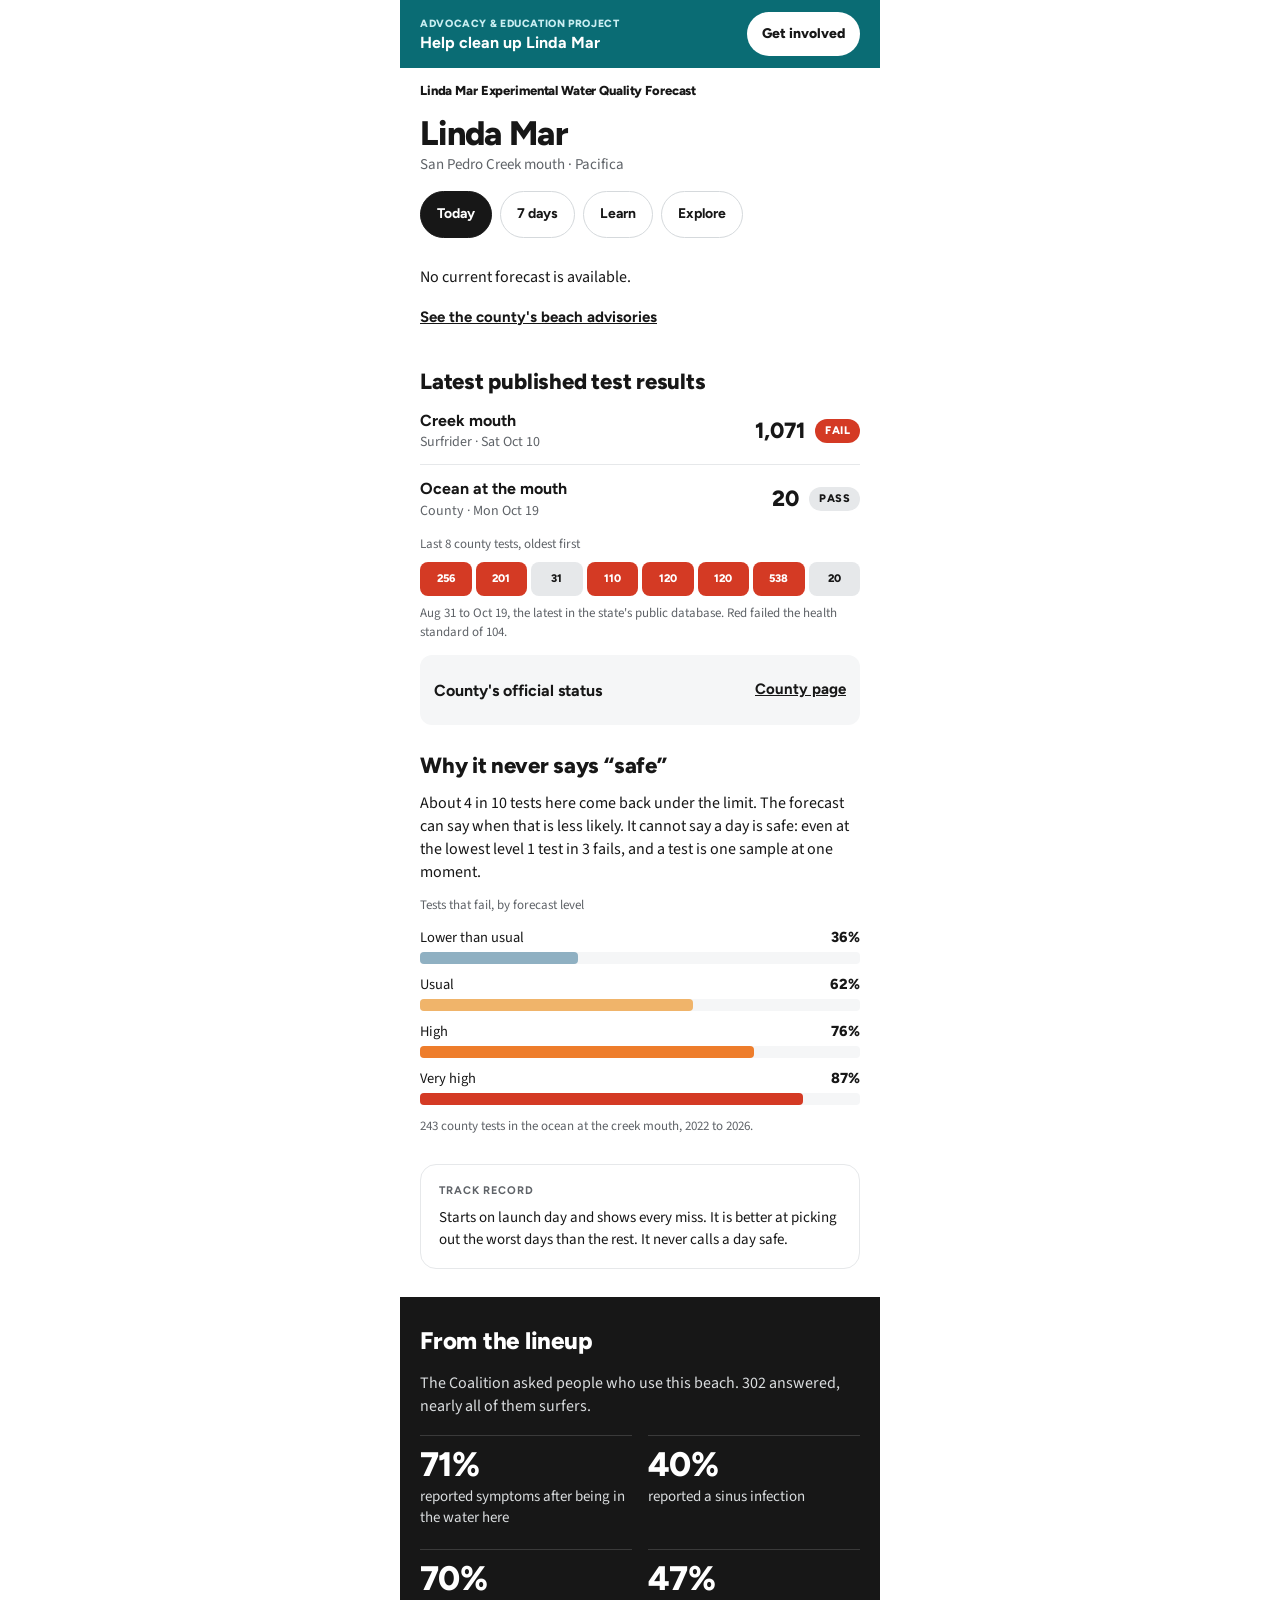
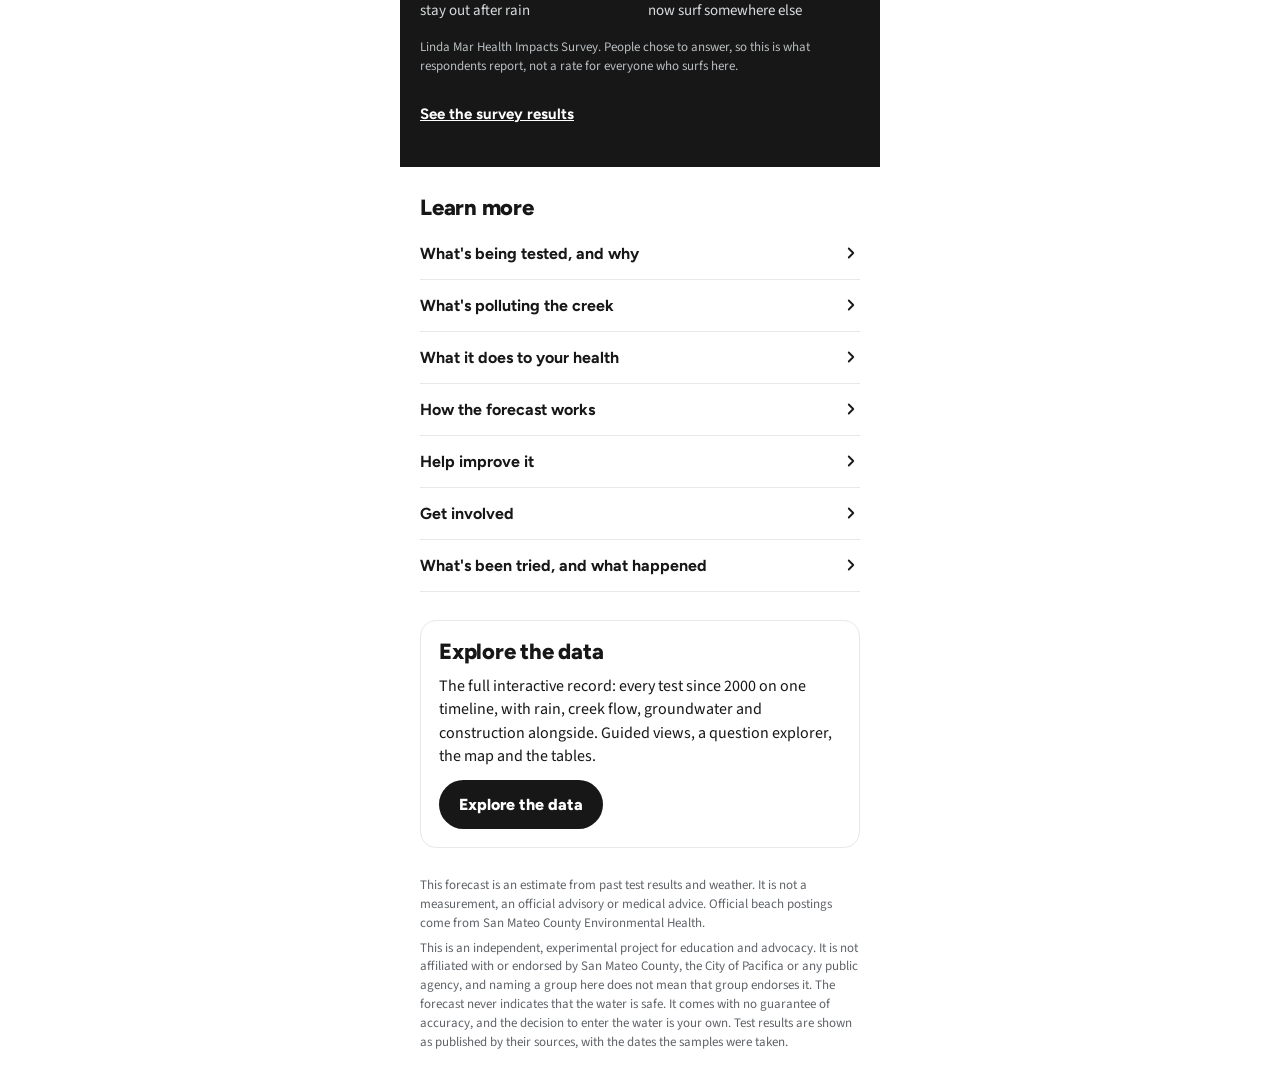
==== docs/beta/index.html @ 2b264c10 "Add a preview of the new three-page site at /beta/ Forecast, Learn and Explore pages built from the " ====
<!doctype html>
<html lang="en" data-api="../api/v1/">
<head>
<meta charset="utf-8">
<meta name="robots" content="noindex">
<meta name="viewport" content="width=device-width,initial-scale=1">
<title>Linda Mar Experimental Water Quality Forecast</title>
<link href="https://fonts.googleapis.com/css2?family=Figtree:wght@500;600;700;800;900&amp;family=Source+Sans+3:wght@400;600&amp;display=swap" rel="stylesheet">
<link rel="stylesheet" href="assets/site.css">
</head>
<body>
<div class="shell">
<aside class="banner" aria-label="About this project">
  <div class="banner-text">
    <div class="banner-kicker">Advocacy &amp; education project</div>
    <div class="banner-title">Help clean up Linda Mar</div>
  </div>
  <a class="banner-btn" href="learn/#involved">Get involved</a>
</aside>

<div class="page">
  <div class="intro pad">
    <header class="sitehead">
      <div class="sitename">Linda Mar Experimental Water Quality Forecast</div>
    </header>
    <div class="titleblock">
      <h1>Linda Mar</h1>
      <div class="subtitle">San Pedro Creek mouth · Pacifica</div>
    </div>
    <nav class="tabs-nav" aria-label="Sections">
      <a href="#today" aria-current="page">Today</a>
      <a href="#week">7 days</a>
      <a href="learn/">Learn</a>
      <a href="explore/">Explore</a>
    </nav>
  </div>

  <div id="today" class="pad">
    <p id="loading" class="statusline">Loading the forecast…</p>
    <div id="noforecast" class="fcnote" hidden>
      <p id="nf-text"></p>
      <a class="lnk" href="https://www.smchealth.org/beaches">See the county's beach advisories</a>
    </div>
    <div id="fc-today" hidden>
      <section class="tcard" id="tcard">
        <div class="thead">
          <div class="tlevelrow"><div class="tlevel" id="t-level"></div><div class="meter" id="t-meter" aria-hidden="true"></div></div>
          <span class="tag">Forecast</span>
        </div>
        <p class="beyond" id="t-beyond" hidden>This much rain is beyond what the forecast was built on. Only one of the tests behind it had more than 75 mm of rain in three days, so treat this level as a rough guide.</p>
        <div class="cap" id="t-date"></div>
        <div class="odds">
          <div class="oddsbig" id="t-big"></div>
          <div class="oddsline">tests fail the health standard on days like today.</div>
          <div class="farline" id="t-far"></div>
        </div>
        <div class="refbox" id="t-ref" hidden>
          <div class="refhead"><div class="cap">Latest measured level</div><span class="tag">Measured</span></div>
          <div class="refval"><div class="refnum" id="ref-num"></div><div class="t15" id="ref-times"></div></div>
          <div class="cap" id="ref-sub"></div>
        </div>
        <div class="hr"></div>
        <div class="stats" id="t-stats"></div>
      </section>
      <p class="note13">A best guess from past patterns. Not a measurement and not an official advisory. None of these levels means the water is safe. <a href="#disclaimer">Full disclaimer</a></p>
      <p class="issued" id="t-issued"></p>
    </div>
  </div>

  <div id="fc-rest" class="page-rest" hidden>
    <section class="reportcard" aria-label="Surf report">
      <a href="https://www.surfline.com/surf-report/linda-mar/5842041f4e65fad6a7708976">Checking the waves too? Linda Mar on Surfline</a>
    </section>
  </div>

  <section id="week" class="pad fsec" hidden>
    <h2>7-day forecast</h2>
    <div class="wkcard">
      <div class="wk7" id="wk-days"></div>
      <div class="wkblock"><div class="cap">Bacteria risk</div><div class="wk7" id="wk-risk"></div></div>
      <div class="wkblock"><div class="cap">Rain</div><div class="wk7" id="wk-rain"></div></div>
    </div>
    <div class="legend">
      <div><span style="background:#ee7d2b"></span>Forecast</div>
      <div><span style="border:2px solid #ee7d2b"></span>Outlook, less certain</div>
    </div>
  </section>

  <section id="behind" class="pad fsec" hidden>
    <h2>What's behind the call</h2>
    <p class="t15 mutedp">The two readings the forecast uses, and three it keeps an eye on, over the last two weeks and the week ahead.</p>
    <div class="bcard">
      <div class="col2"><h3>What sets the level</h3><div class="t145m">The forecast is worked out from these two readings alone.</div></div>
      <div class="drv" id="d-rain">
        <div class="drvhead"><div class="drvtitle">Rain, last 3 days</div><span class="badge" id="d-rain-badge" hidden></span></div>
        <div class="drvval"><span class="drvnum" id="d-rain-num"></span><span class="cap">in the last 3 days</span></div>
        <div id="d-rain-chart"></div>
        <div class="t14m">Rain washes what is on the streets and in the pipes into the creek. Risk peaks in the first day or two.</div>
      </div>
      <div class="drv" id="d-ground">
        <div class="drvhead"><div class="drvtitle">Ground wetness</div><span class="badge" id="d-ground-badge" hidden></span></div>
        <div class="drvval"><span class="drvnum" id="d-ground-num"></span><span class="cap" id="d-ground-sub"></span></div>
        <div id="d-ground-chart"></div>
        <div class="t14m">Our stand-in for the water table. When it is low the weather is also warm and the creek is low. Drier ground has meant more failed tests. Estimated from rain; nothing measures it here today.</div>
      </div>
      <div class="axis" id="axis-1"></div>
    </div>
    <div class="bcard">
      <div class="col2"><h3>Also watching</h3><div class="t145m">Shown for context. They move with the two readings above, so the forecast does not count them separately.</div></div>
      <div class="drv" id="d-runoff">
        <div class="drvhead"><div class="drvtitle">Storm runoff</div><span class="badge">Follows the rain</span></div>
        <div class="drvval"><span class="drvnum" id="d-runoff-num"></span><span class="cap">fades by half in about a week</span></div>
        <div id="d-runoff-chart"></div>
        <div class="t14m">After the rain stops, the creek keeps carrying it out to the surf.</div>
      </div>
      <div class="drv" id="d-temp">
        <div class="drvhead"><div class="drvtitle">Water temperature</div><span class="badge">Moves with ground wetness</span></div>
        <div class="drvval"><span class="drvnum" id="d-temp-num"></span><span class="cap" id="d-temp-sub"></span></div>
        <div id="d-temp-chart"></div>
        <div class="t14m">Tests fail more often in the warm months. Whether warmth itself is the cause is not settled.</div>
      </div>
      <div class="drv" id="d-recent">
        <div class="drvhead"><div class="drvtitle">Recent tests</div><span class="badge">For reference</span></div>
        <div class="drvval"><span class="drvnum" id="d-recent-num"></span><span class="cap" id="d-recent-sub"></span></div>
        <div id="d-recent-chart"></div>
        <div class="t14m">A recent result shifts the odds for the next test by about 10 points. After two weeks it tells you almost nothing.</div>
      </div>
      <div class="axis" id="axis-2"></div>
    </div>
    <div class="legend">
      <div><span style="background:#cfe0ea"></span>Measured or estimated to date</div>
      <div><span style="background:#f5f6f7;border:1px solid #d5d9dc"></span>Forecast</div>
    </div>
    <p class="t15">The forecast does not look at the calendar. Dry ground already tells it when the dry season has set in. Since 2022, tests from August to November have failed most often.</p>
    <a class="lnk" href="explore/" style="align-self:flex-start">Compare these readings with every test since 2000</a>
  </section>

  <section class="pad fsec" id="results" style="gap:14px">
    <h2>Latest published test results</h2>
    <div id="res-rows" class="col12"></div>
    <div id="last8" class="col8" hidden>
      <div class="cap">Last 8 county tests, oldest first</div>
      <div class="g8" id="last8-grid"></div>
      <div class="cap" id="last8-cap"></div>
    </div>
    <p id="res-fail" class="t15" hidden></p>
    <div class="countybox">
      <div class="fb7">County's official status</div>
      <a class="lnk" href="https://www.smchealth.org/beaches">County page</a>
    </div>
  </section>

  <section class="pad fsec">
    <h2>Why it never says “safe”</h2>
    <p>About 4 in 10 tests here come back under the limit. The forecast can say when that is less likely. It cannot say a day is safe: even at the lowest level 1 test in 3 fails, and a test is one sample at one moment.</p>
    <div class="cap">Tests that fail, by forecast level</div>
    <div class="lvbars" id="lv-bars"></div>
    <div class="cap" id="lv-cap" hidden></div>
    <p id="lv-fail" class="t15" hidden></p>
  </section>

  <section class="trcard" id="trcard">
    <div class="kick">Track record</div>
    <div class="trhead" id="tr-head" hidden></div>
    <p class="t15">Starts on launch day and shows every miss. It is better at picking out the worst days than the rest. It never calls a day safe.</p>
    <a class="lnk" id="tr-link" href="#record" hidden>Every forecast, and what the test found</a>
    <p id="tr-fail" class="t15" hidden></p>
  </section>

  <section class="pad fsec" id="record" hidden></section>

  <section class="dark">
    <h2>From the lineup</h2>
    <p>The Coalition asked people who use this beach. <span data-sv="responses">301</span> answered, nearly all of them surfers.</p>
    <div class="facts">
      <div class="fact"><b data-sv="headline">71%</b><span>reported symptoms after being in the water here</span></div>
      <div class="fact"><b data-sv="sym-sinus">39%</b><span>reported a sinus infection</span></div>
      <div class="fact"><b>70%</b><span>stay out after rain</span></div>
      <div class="fact"><b>47%</b><span>now surf somewhere else</span></div>
    </div>
    <div class="fine">Linda Mar Health Impacts Survey. People chose to answer, so this is what respondents report, not a rate for everyone who surfs here.</div>
    <a href="https://reporting.alchemer.com/r/624621_6a8dbf767a0058.06400077" data-sv-link="live_results">See the survey results</a>
  </section>

  <nav class="pad linklist" aria-label="Learn more">
    <h2 style="margin:0 0 6px">Learn more</h2>
    <a class="navrow" href="learn/#s-tested"><span>What's being tested, and why</span><svg aria-hidden="true" width="18" height="18" viewBox="0 0 24 24" fill="none" stroke="#171717" stroke-width="2.4" stroke-linecap="round" stroke-linejoin="round"><path d="M9 6l6 6-6 6"></path></svg></a>
    <a class="navrow" href="learn/#s-creek"><span>What's polluting the creek</span><svg aria-hidden="true" width="18" height="18" viewBox="0 0 24 24" fill="none" stroke="#171717" stroke-width="2.4" stroke-linecap="round" stroke-linejoin="round"><path d="M9 6l6 6-6 6"></path></svg></a>
    <a class="navrow" href="learn/#s-health"><span>What it does to your health</span><svg aria-hidden="true" width="18" height="18" viewBox="0 0 24 24" fill="none" stroke="#171717" stroke-width="2.4" stroke-linecap="round" stroke-linejoin="round"><path d="M9 6l6 6-6 6"></path></svg></a>
    <a class="navrow" href="learn/#s-forecast"><span>How the forecast works</span><svg aria-hidden="true" width="18" height="18" viewBox="0 0 24 24" fill="none" stroke="#171717" stroke-width="2.4" stroke-linecap="round" stroke-linejoin="round"><path d="M9 6l6 6-6 6"></path></svg></a>
    <a class="navrow" href="learn/#s-improve"><span>Help improve it</span><svg aria-hidden="true" width="18" height="18" viewBox="0 0 24 24" fill="none" stroke="#171717" stroke-width="2.4" stroke-linecap="round" stroke-linejoin="round"><path d="M9 6l6 6-6 6"></path></svg></a>
    <a class="navrow" href="learn/#involved"><span>Get involved</span><svg aria-hidden="true" width="18" height="18" viewBox="0 0 24 24" fill="none" stroke="#171717" stroke-width="2.4" stroke-linecap="round" stroke-linejoin="round"><path d="M9 6l6 6-6 6"></path></svg></a>
    <a class="navrow" href="learn/#s-tried"><span>What's been tried, and what happened</span><svg aria-hidden="true" width="18" height="18" viewBox="0 0 24 24" fill="none" stroke="#171717" stroke-width="2.4" stroke-linecap="round" stroke-linejoin="round"><path d="M9 6l6 6-6 6"></path></svg></a>
  </nav>

  <section class="exbox">
    <h2>Explore the data</h2>
    <p>The full interactive record: every test since 2000 on one timeline, with rain, creek flow, groundwater and construction alongside. Guided views, a question explorer, the map and the tables.</p>
    <a class="btn" href="explore/" style="margin-top:2px">Explore the data</a>
  </section>

  <footer class="pad sitefoot" id="disclaimer">
    <div>This forecast is an estimate from past test results and weather. It is not a measurement, an official advisory or medical advice. Official beach postings come from San Mateo County Environmental Health.</div>
    <div>This is an independent, experimental project for education and advocacy. It is not affiliated with or endorsed by San Mateo County, the City of Pacifica or any public agency, and naming a group here does not mean that group endorses it. The forecast never indicates that the water is safe. It comes with no guarantee of accuracy, and the decision to enter the water is your own. Test results are shown as published by their sources, with the dates the samples were taken.</div>
  </footer>
</div>
</div>
<script src="assets/forecast.js"></script>
</body>
</html>
---- docs/beta/assets/site.css ----
/* Linda Mar water forecast: shared styles for the Forecast and Learn pages. Same look as explore/explore.css. */
:root{
  --page:#ffffff; --ink:#171717; --muted:#5f6368; --line:#e6e8ea; --tint:#f5f6f7; --chipline:#d5d9dc; --teal:#0a6c74;
  --fhead:'Figtree','Helvetica Neue',Helvetica,Arial,sans-serif;
  --fbody:'Source Sans 3','Source Sans Pro',Helvetica,Arial,sans-serif;
  --lower:#8fb0c2; --usual:#f0b46a; --high:#ee7d2b; --vhigh:#d43a24; --blue:#2b8fd6;
}
*{box-sizing:border-box;}
html{-webkit-text-size-adjust:100%; background:#ffffff;}
body{margin:0; background:#ffffff; color:#171717; font-family:var(--fbody); font-size:16px; line-height:1.45;}
a{color:#171717;} a:hover{color:#444444;}
[hidden]{display:none !important;}
.shell{max-width:480px; margin:0 auto; overflow-x:hidden;}
.pad{padding-left:20px; padding-right:20px;}
h1,h2,h3,p{margin:0;}
h1,h2,h3{font-family:var(--fhead); color:#171717;}
h1{font-size:34px; font-weight:800; letter-spacing:-0.02em; line-height:1.05;}
h2{font-size:22px; font-weight:800; letter-spacing:-0.01em; line-height:1.2;}
h3{font-size:18px; font-weight:800; letter-spacing:-0.005em; line-height:1.25;}

/* banner, header, tabs (same markup and rules as the Explore page) */
.banner{background:var(--teal); color:#fff; padding:12px 20px; display:flex; align-items:center; justify-content:space-between; gap:12px;}
.banner-text{display:flex; flex-direction:column; gap:2px; min-width:0;}
.banner-kicker{font-family:var(--fhead); font-size:10.5px; font-weight:800; letter-spacing:0.06em; text-transform:uppercase; color:#c9eef1;}
.banner-title{font-family:var(--fhead); font-size:16px; font-weight:700; line-height:1.25;}
.banner-btn{font-family:var(--fhead); font-size:14px; font-weight:800; background:#fff; color:#171717; text-decoration:none; border-radius:999px; padding:12px 15px; white-space:nowrap; min-height:44px; display:inline-flex; align-items:center;}
.page{display:flex; flex-direction:column; gap:28px; padding:14px 0 32px;}
.intro{display:flex; flex-direction:column; gap:16px;}
.intro.tight{gap:10px;}
.sitehead{display:flex; align-items:center; justify-content:space-between; gap:8px;}
.sitename{font-family:var(--fhead); font-size:13px; font-weight:800; letter-spacing:-0.01em; line-height:1.35;}
.mockpill{font-family:var(--fhead); font-size:13px; font-weight:700; color:var(--muted); border:1px solid #c9d0d3; border-radius:999px; padding:3px 8px; white-space:nowrap;}
.titleblock{display:flex; flex-direction:column; gap:2px;}
.subtitle{font-size:15px; color:var(--muted);}
.tabs-nav{display:flex; gap:8px; font-family:var(--fhead); font-size:14px; font-weight:700; flex-wrap:wrap;}
.tabs-nav a{background:#fff; color:#171717; text-decoration:none; border-radius:999px; padding:12px 16px; border:1px solid var(--chipline); min-height:44px; display:inline-flex; align-items:center;}
.tabs-nav a[aria-current="page"]{background:#171717; color:#fff; border-color:#171717;}
.backlink{font-family:var(--fhead); font-size:14px; font-weight:700; padding:12px 0; min-height:44px; display:inline-flex; align-items:center;}
.sitefoot{font-size:13px; color:var(--muted); display:flex; flex-direction:column; gap:6px;}
.pad.sitefoot{padding-left:20px; padding-right:20px;}

/* shared pieces */
.cap{font-size:13px; color:var(--muted);}
.lnk{font-family:var(--fhead); font-size:15px; font-weight:700; padding:12px 0; display:inline-flex; align-items:center; min-height:44px;}
.btn{align-self:flex-start; font-family:var(--fhead); background:#171717; color:#fff; text-decoration:none; font-weight:800; border-radius:999px; padding:13px 20px; min-height:44px; display:inline-flex; align-items:center;}
.btn:hover{color:#fff;}
.navrow{display:flex; justify-content:space-between; align-items:center; min-height:52px; border-bottom:1px solid var(--line); text-decoration:none; font-weight:700;}
.linklist{display:flex; flex-direction:column; font-family:var(--fhead);}
.track{height:12px; background:#f5f6f7; border-radius:4px;}
.fill{height:12px; background:var(--blue); border-radius:4px;}
.barhead{display:flex; justify-content:space-between; font-size:14.5px;}
.fb8{font-family:var(--fhead); font-weight:800;}
.lvl{font-family:var(--fhead); font-size:11px; font-weight:800; letter-spacing:0.04em; text-transform:uppercase; border-radius:999px; padding:4px 10px; white-space:nowrap;}
.lvl-lower{background:#8fb0c2; color:#171717;} .lvl-usual{background:#f0b46a; color:#171717;} .lvl-high{background:#ee7d2b; color:#171717;} .lvl-vhigh{background:#d43a24; color:#fff;}
.col2{display:flex; flex-direction:column; gap:2px;} .col4{display:flex; flex-direction:column; gap:4px;} .col8{display:flex; flex-direction:column; gap:8px;}
.col10{display:flex; flex-direction:column; gap:10px;} .col12{display:flex; flex-direction:column; gap:12px;} .col14{display:flex; flex-direction:column; gap:14px;} .colx{display:flex; flex-direction:column;}
.t14{font-size:14px;} .t145{font-size:14.5px;} .t15{font-size:15px;} .t14m{font-size:14px; color:var(--muted);} .t145m{font-size:14.5px; color:var(--muted);} .t145l{font-size:14.5px; color:#d9dcde;}
.fb7{font-family:var(--fhead); font-weight:700;}

/* Learn page body */
.block{padding: 26px 20px 0; border-top: 1px solid #e6e8ea; display: flex; flex-direction: column; gap: 12px;}
.grid2{display: grid; grid-template-columns: repeat(2, minmax(0, 1fr)); gap: 8px;}
.big30{font-family: var(--fhead); font-size: 30px; font-weight: 800; line-height: 1.1;}
.row72{display: grid; grid-template-columns: 72px minmax(0, 1fr); gap: 12px;}
.when{font-family: var(--fhead); font-weight: 800; font-variant-numeric: tabular-nums;}
.cardsoft{background: #f5f6f7; border-radius: 14px; padding: 14px; display: flex; flex-direction: column; gap: 4px;}
.h18{font-family: var(--fhead); font-size: 18px; font-weight: 800; line-height: 1.2;}
.lvlhead{display: grid; grid-template-columns: minmax(0, 1fr) 64px 64px; gap: 8px; font-size: 13px; color: #5f6368; padding-bottom: 6px;}
.tar{text-align: right;}
.lvlrow{display: grid; grid-template-columns: minmax(0, 1fr) 64px 64px; gap: 8px; align-items: center; border-top: 1px solid #e6e8ea; padding: 10px 0;}
.numr{font-family: var(--fhead); font-weight: 800; text-align: right;}
.linkrow{display: flex; flex-wrap: wrap; gap: 0 24px;}
.carddark{background: #171717; color: #ffffff; border-radius: 14px; padding: 14px; display: flex; flex-direction: column; gap: 4px;}
.big32{font-family: var(--fhead); font-size: 32px; font-weight: 800; line-height: 1;}
.claim{border: 1px solid #e6e8ea; border-radius: 14px; padding: 14px; display: flex; flex-direction: column; gap: 6px;}
.claimhead{display: flex; align-items: baseline; gap: 8px;}
.claimletter{font-family: var(--fhead); font-weight: 800; color: #5f6368;}
.h17{font-family: var(--fhead); font-size: 17px; font-weight: 800; line-height: 1.25;}
.status{font-family: var(--fhead); font-size: 11px; font-weight: 800; letter-spacing: 0.04em; text-transform: uppercase; border: 1px solid #171717; border-radius: 999px; padding: 3px 9px; white-space: nowrap; align-self: flex-start;}
.ul{margin: 0; padding-left: 20px; display: flex; flex-direction: column; gap: 8px;}
.invintro{margin: 0 0 8px; font-family: 'Source Sans 3', 'Source Sans Pro', Helvetica, Arial, sans-serif; font-size: 15px; color: #5f6368;}
.cardsoft2{background: #f5f6f7; border-radius: 14px; padding: 14px; display: flex; flex-direction: column; gap: 2px;}
.cappt{font-size: 13px; color: #5f6368; padding-top: 4px;}
.claim4{border: 1px solid #e6e8ea; border-radius: 14px; padding: 14px; display: flex; flex-direction: column; gap: 4px;}
.involved{padding: 26px 20px 0; border-top: 1px solid #e6e8ea; display: flex; flex-direction: column; font-family: var(--fhead);}

/* Learn page: Get involved list keeps its own spacing */
.involved{gap:0;}
.involved h2{margin:0 0 4px;}

/* Forecast page */
.statusline{font-size:16px;}
.fcnote{display:flex; flex-direction:column; gap:6px; align-items:flex-start;}
#today{display:flex; flex-direction:column; gap:12px;}
.tcard{border:2px solid var(--vhigh); border-radius:16px; padding:18px; display:flex; flex-direction:column; gap:12px; background:#fff;}
.thead{display:flex; align-items:center; justify-content:space-between; gap:10px; flex-wrap:wrap;}
.tlevelrow{display:flex; align-items:center; gap:10px; flex-wrap:wrap;}
.tlevel{font-family:var(--fhead); font-size:14px; font-weight:800; letter-spacing:0.06em; text-transform:uppercase;}
.meter{display:flex; gap:3px;}
.meter i{display:block; width:20px; height:6px; border-radius:3px; background:#e6e8ea;}
.tag{font-family:var(--fhead); font-size:9.5px; font-weight:800; letter-spacing:0.06em; text-transform:uppercase; border:1px solid #171717; border-radius:4px; padding:1px 5px; white-space:nowrap;}
.odds{display:flex; flex-direction:column; gap:4px;}
.oddsbig{font-family:var(--fhead); font-size:60px; font-weight:800; line-height:1; letter-spacing:-0.03em;}
.oddsbig .almost{font-size:17px; font-weight:700; letter-spacing:0; color:var(--muted);}
.oddsline{font-size:16px; line-height:1.35;}
.farline{font-size:13px; color:var(--muted);}
.refbox{background:#f5f6f7; border-radius:12px; padding:12px 14px; display:flex; flex-direction:column; gap:4px;}
.refhead{display:flex; align-items:center; justify-content:space-between; gap:8px;}
.refval{display:flex; align-items:baseline; flex-wrap:wrap; gap:4px 8px;}
.refnum{font-family:var(--fhead); font-size:26px; font-weight:800; line-height:1.1;}
.hr{height:1px; background:var(--line);}
.stats{display:grid; grid-template-columns:repeat(2,minmax(0,1fr)); gap:14px 16px;}
.stat{display:flex; flex-direction:column; gap:1px;}
.statval{font-family:var(--fhead); font-size:22px; font-weight:800; line-height:1.2; display:flex; align-items:center; gap:6px; flex-wrap:wrap;}
.statval small{font-size:13px; font-weight:700;}
.note13{font-size:13.5px; color:var(--muted);}
.issued{font-size:13px; color:var(--muted);}
.reportcard{margin:0 20px; background:#f5f6f7; border-radius:16px; padding:18px; display:flex; flex-direction:column; gap:10px;}
.reportcard a{font-family:var(--fhead); font-size:14px; font-weight:700; padding:12px 0; min-height:44px; display:inline-flex; align-items:center;}
.fsec{display:flex; flex-direction:column; gap:12px;}
.wkcard,.bcard{border:1px solid var(--line); border-radius:16px; box-shadow:0 1px 4px rgba(23,23,23,0.08); background:#fff; display:flex; flex-direction:column; gap:14px;}
.wkcard{padding:14px 12px;} .bcard{padding:16px 14px;}
.wk7{display:grid; grid-template-columns:repeat(7,minmax(0,1fr)); gap:4px; text-align:center;}
.wkday{display:flex; flex-direction:column; align-items:center; gap:1px; padding:4px 0; border-radius:8px; font-size:13px; color:var(--muted);}
.wkday.now{background:#f5f6f7;}
.wkday b{font-family:var(--fhead); font-size:13px; font-weight:800; color:#171717;}
.wkblock{display:flex; flex-direction:column; gap:6px;}
.rk{height:38px; border-radius:8px; font-family:var(--fhead); font-size:10px; font-weight:800; letter-spacing:0.02em; line-height:1.05; display:flex; align-items:center; justify-content:center; color:#171717; text-transform:uppercase; border:2px solid transparent;}
.rk.solid{color:#171717; border-color:transparent;}
.rk.out{background:#fff;}
.rainc{display:flex; flex-direction:column; gap:4px;}
.rainv{font-family:var(--fhead); font-size:13px; font-weight:800; line-height:1.2; white-space:nowrap;}
.rainv span{font-weight:600; color:var(--muted);}
.rainbar{height:44px; display:flex; align-items:flex-end;}
.rainbar div{width:100%; border-radius:3px 3px 0 0;}
.legend{display:flex; flex-wrap:wrap; gap:6px 16px; font-size:13px; color:var(--muted);}
.legend div{display:flex; align-items:center; gap:6px;}
.legend span{width:18px; height:12px; border-radius:3px; display:inline-block;}
.drv{display:flex; flex-direction:column; gap:6px;}
.drv + .drv{border-top:1px solid var(--line); padding-top:14px;}
.drvhead{display:flex; align-items:center; justify-content:space-between; gap:8px; flex-wrap:wrap;}
.drvtitle{font-family:var(--fhead); font-size:16px; font-weight:800;}
.badge{display:inline-flex; align-items:center; gap:4px; font-family:var(--fhead); font-size:13px; font-weight:700; color:var(--muted); border:1px solid var(--muted); border-radius:999px; padding:2px 8px; white-space:nowrap;}
.badge.up{color:#c4281a; border-color:#c4281a; padding-left:6px;}
.drvval{display:flex; align-items:baseline; flex-wrap:wrap; gap:2px 8px;}
.drvnum{font-family:var(--fhead); font-size:22px; font-weight:800; line-height:1.15;}
.spark{display:block; width:100%; height:44px;}
.axis{position:relative; height:18px; font-size:13px; color:var(--muted);}
.axis span{position:absolute; top:0; white-space:nowrap;}
.axis .today{transform:translateX(-50%); font-family:var(--fhead); font-weight:800; color:#171717;}
.res{display:flex; justify-content:space-between; align-items:center; gap:12px;}
.resnum{font-family:var(--fhead); font-size:22px; font-weight:800;}
.resright{display:flex; align-items:center; gap:10px;}
.pf{font-family:var(--fhead); font-size:11px; font-weight:800; letter-spacing:0.04em; text-transform:uppercase; border-radius:999px; padding:4px 10px;}
.pf.fail{background:var(--vhigh); color:#fff;} .pf.pass{background:#e6e8ea; color:#171717;}
.countybox{display:flex; justify-content:space-between; align-items:center; gap:12px; background:#f5f6f7; border-radius:12px; padding:12px 14px;}
.countybox a{white-space:nowrap; padding:12px 0;}
.lvbars{display:flex; flex-direction:column; gap:10px;}
.trcard{margin:0 20px; border:1px solid var(--line); border-radius:16px; padding:18px; display:flex; flex-direction:column; gap:8px;}
.kick{font-family:var(--fhead); font-size:11px; font-weight:700; letter-spacing:0.08em; text-transform:uppercase; color:var(--muted);}
.trhead{font-family:var(--fhead); font-size:30px; font-weight:800; letter-spacing:-0.02em; line-height:1.1;}
.trcard .lnk{align-self:flex-start; padding-bottom:12px;}
.dark{background:#171717; color:#fff; padding:30px 20px; display:flex; flex-direction:column; gap:16px;}
.dark h2{font-size:24px; color:#fff;}
.dark p{color:#d9dcde;}
.dark .fine{font-size:13px; color:#b9bec1;}
.dark a{font-family:var(--fhead); font-size:15px; font-weight:700; color:#fff; padding:12px 0; min-height:44px; display:inline-flex; align-items:center; align-self:flex-start;}
.facts{display:grid; grid-template-columns:repeat(2,minmax(0,1fr)); gap:20px 16px;}
.fact{display:flex; flex-direction:column; gap:4px; border-top:1px solid #3a3a3a; padding-top:12px;}
.fact b{font-family:var(--fhead); font-size:34px; font-weight:800; line-height:1; letter-spacing:-0.02em;}
.fact span{font-size:15px; color:#d9dcde;}
.exbox{margin:0 20px; border:1px solid var(--line); border-radius:16px; padding:18px; display:flex; flex-direction:column; gap:10px;}
.recrow{display:flex; justify-content:space-between; align-items:center; gap:12px; border-top:1px solid var(--line); padding:10px 0;}
@media (max-width:380px){ .oddsbig{font-size:54px;} }
.note13 a{display:inline-flex; align-items:center; min-height:44px;}
.beyond{font-size:14px; line-height:1.4; color:#171717; background:#fdf1ec; border-left:3px solid var(--vhigh); border-radius:4px; padding:8px 10px; margin:0;}
.col8{display:flex; flex-direction:column; gap:8px;}
.g8{display:grid; grid-template-columns:repeat(8,minmax(0,1fr)); gap:4px; font-family:var(--fhead); font-size:11px; font-weight:800; text-align:center;}
.g8 div{height:34px; border-radius:8px; display:flex; align-items:center; justify-content:center; background:#e6e8ea; color:#171717; min-width:0; overflow:hidden;}
.g8 div.over{background:var(--vhigh); color:#fff;}
.badge.down{color:var(--muted); border-color:var(--muted);}

.mutedp{color:var(--muted);}
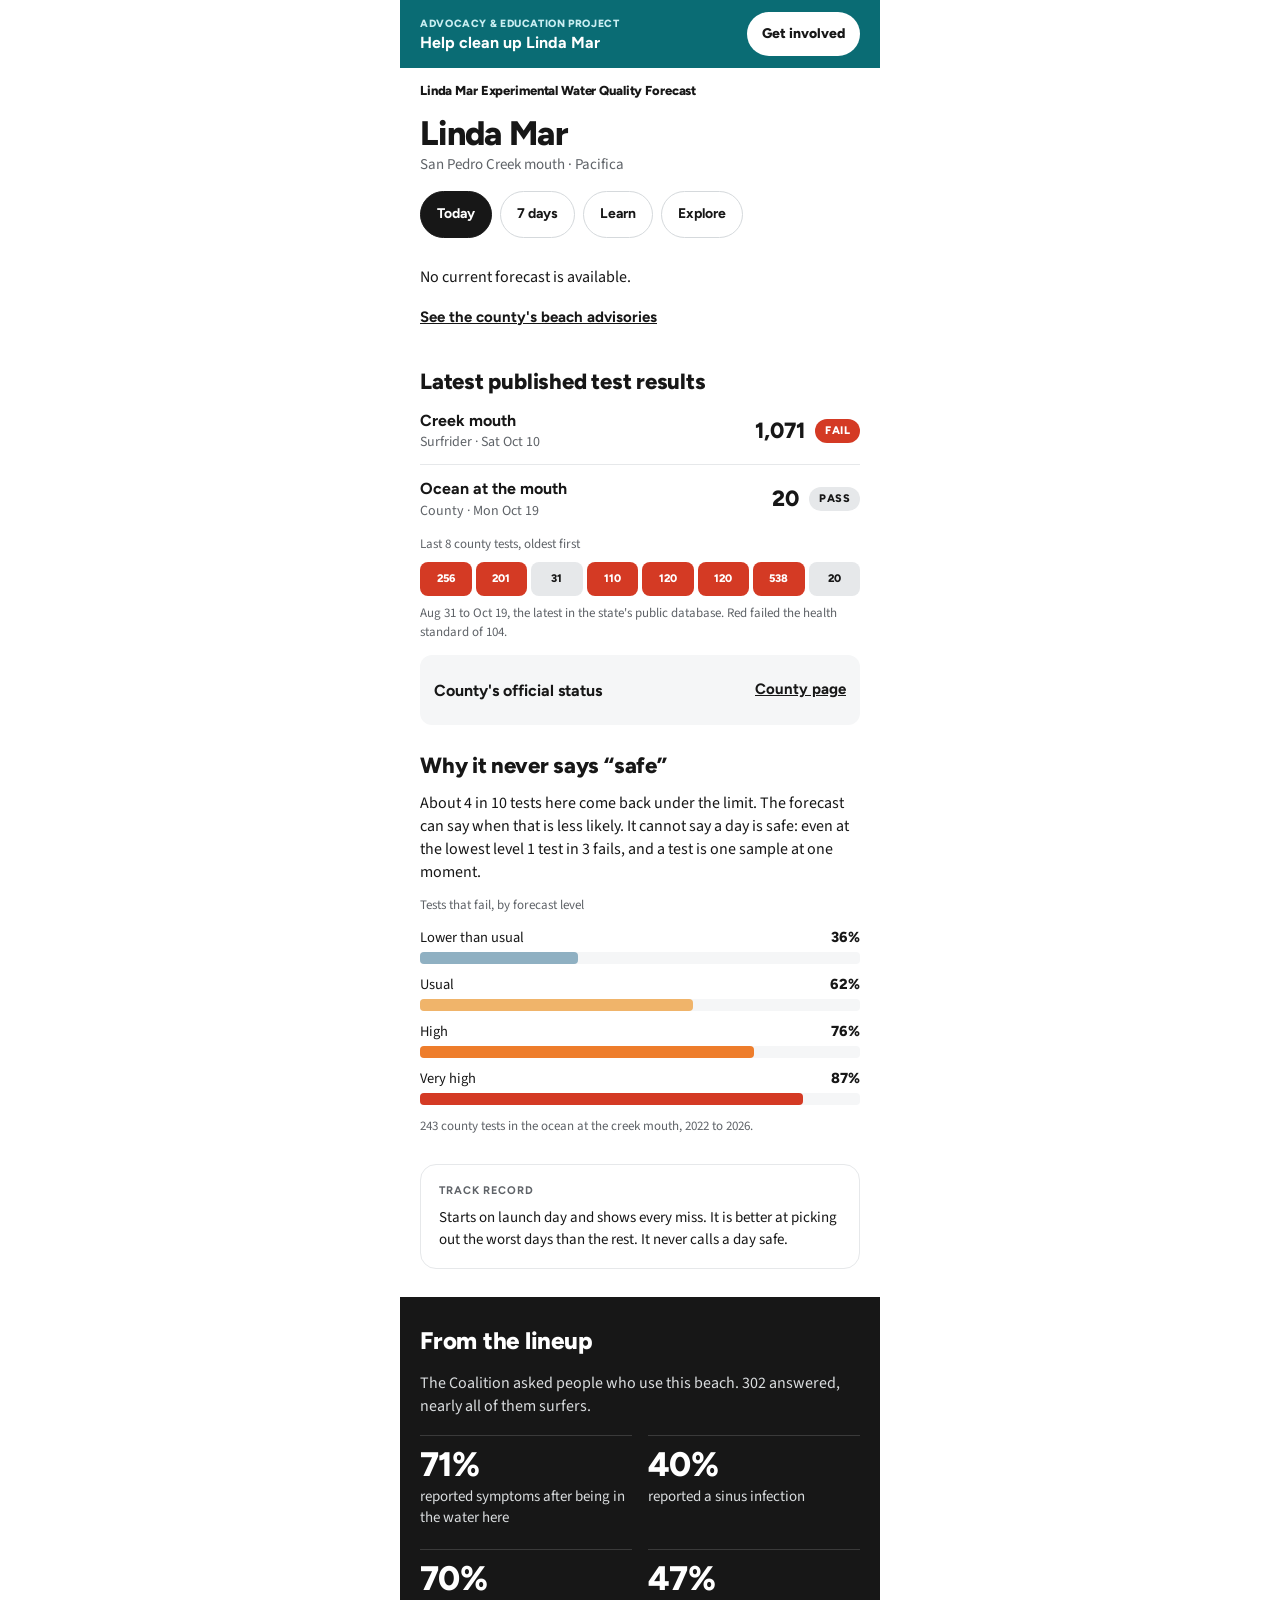
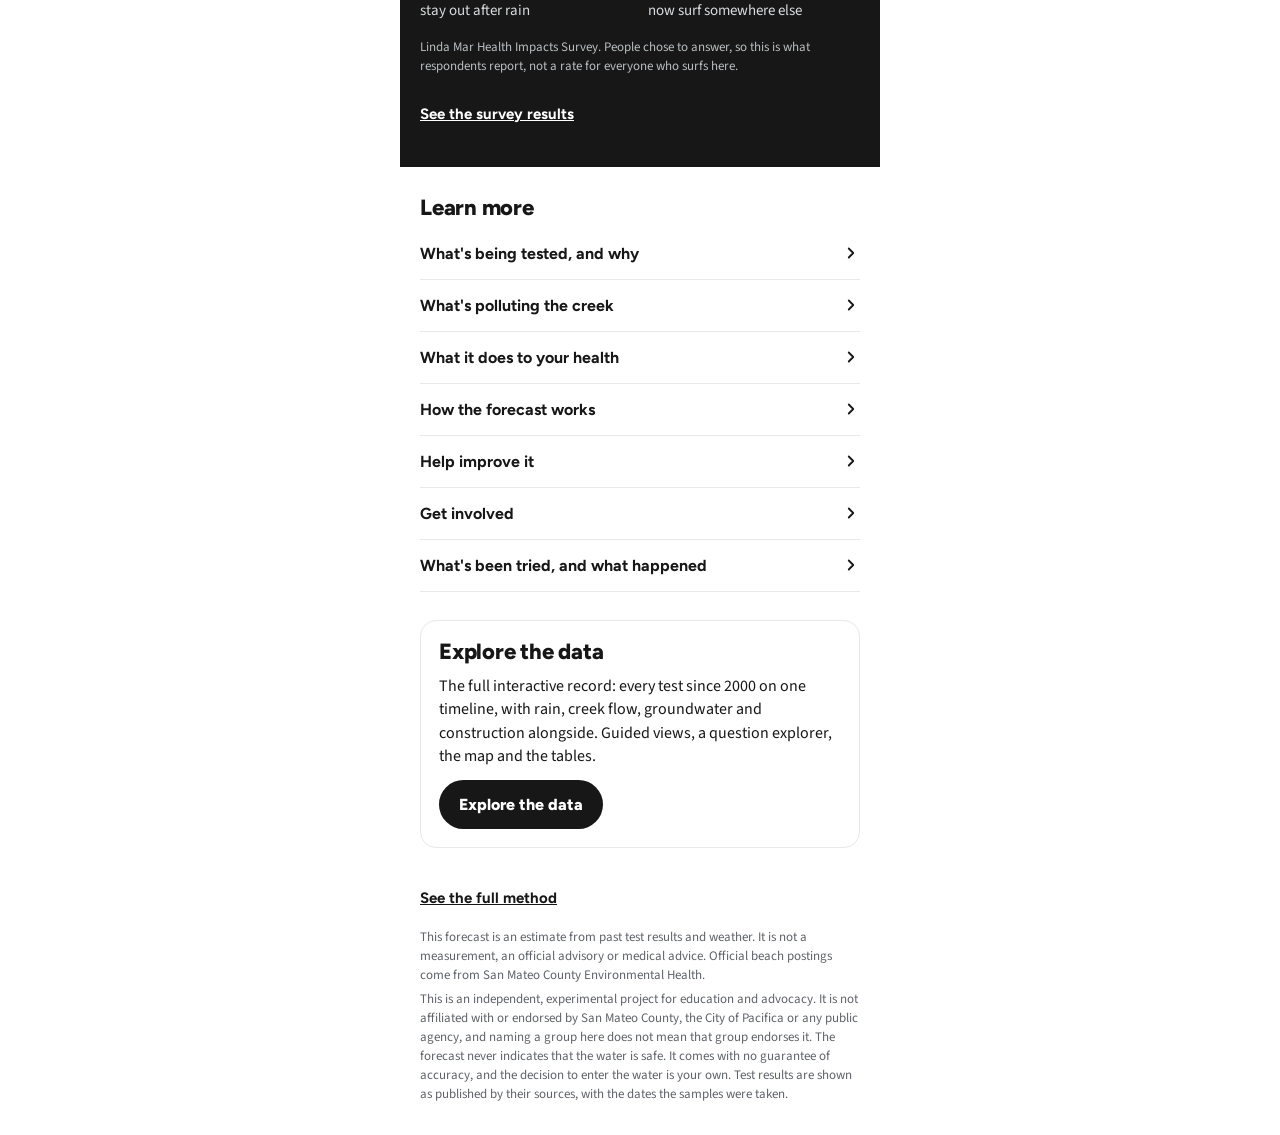
==== commit 40222c65: "Publish the method paper as a page and a PDF - docs/beta/method/: the paper as a page in the preview" ====
--- a/docs/beta/index.html
+++ b/docs/beta/index.html
@@ -200,6 +200,7 @@
   </section>
 
   <footer class="pad sitefoot" id="disclaimer">
+    <a class="lnk" href="method/" style="align-self:flex-start">See the full method</a>
     <div>This forecast is an estimate from past test results and weather. It is not a measurement, an official advisory or medical advice. Official beach postings come from San Mateo County Environmental Health.</div>
     <div>This is an independent, experimental project for education and advocacy. It is not affiliated with or endorsed by San Mateo County, the City of Pacifica or any public agency, and naming a group here does not mean that group endorses it. The forecast never indicates that the water is safe. It comes with no guarantee of accuracy, and the decision to enter the water is your own. Test results are shown as published by their sources, with the dates the samples were taken.</div>
   </footer>
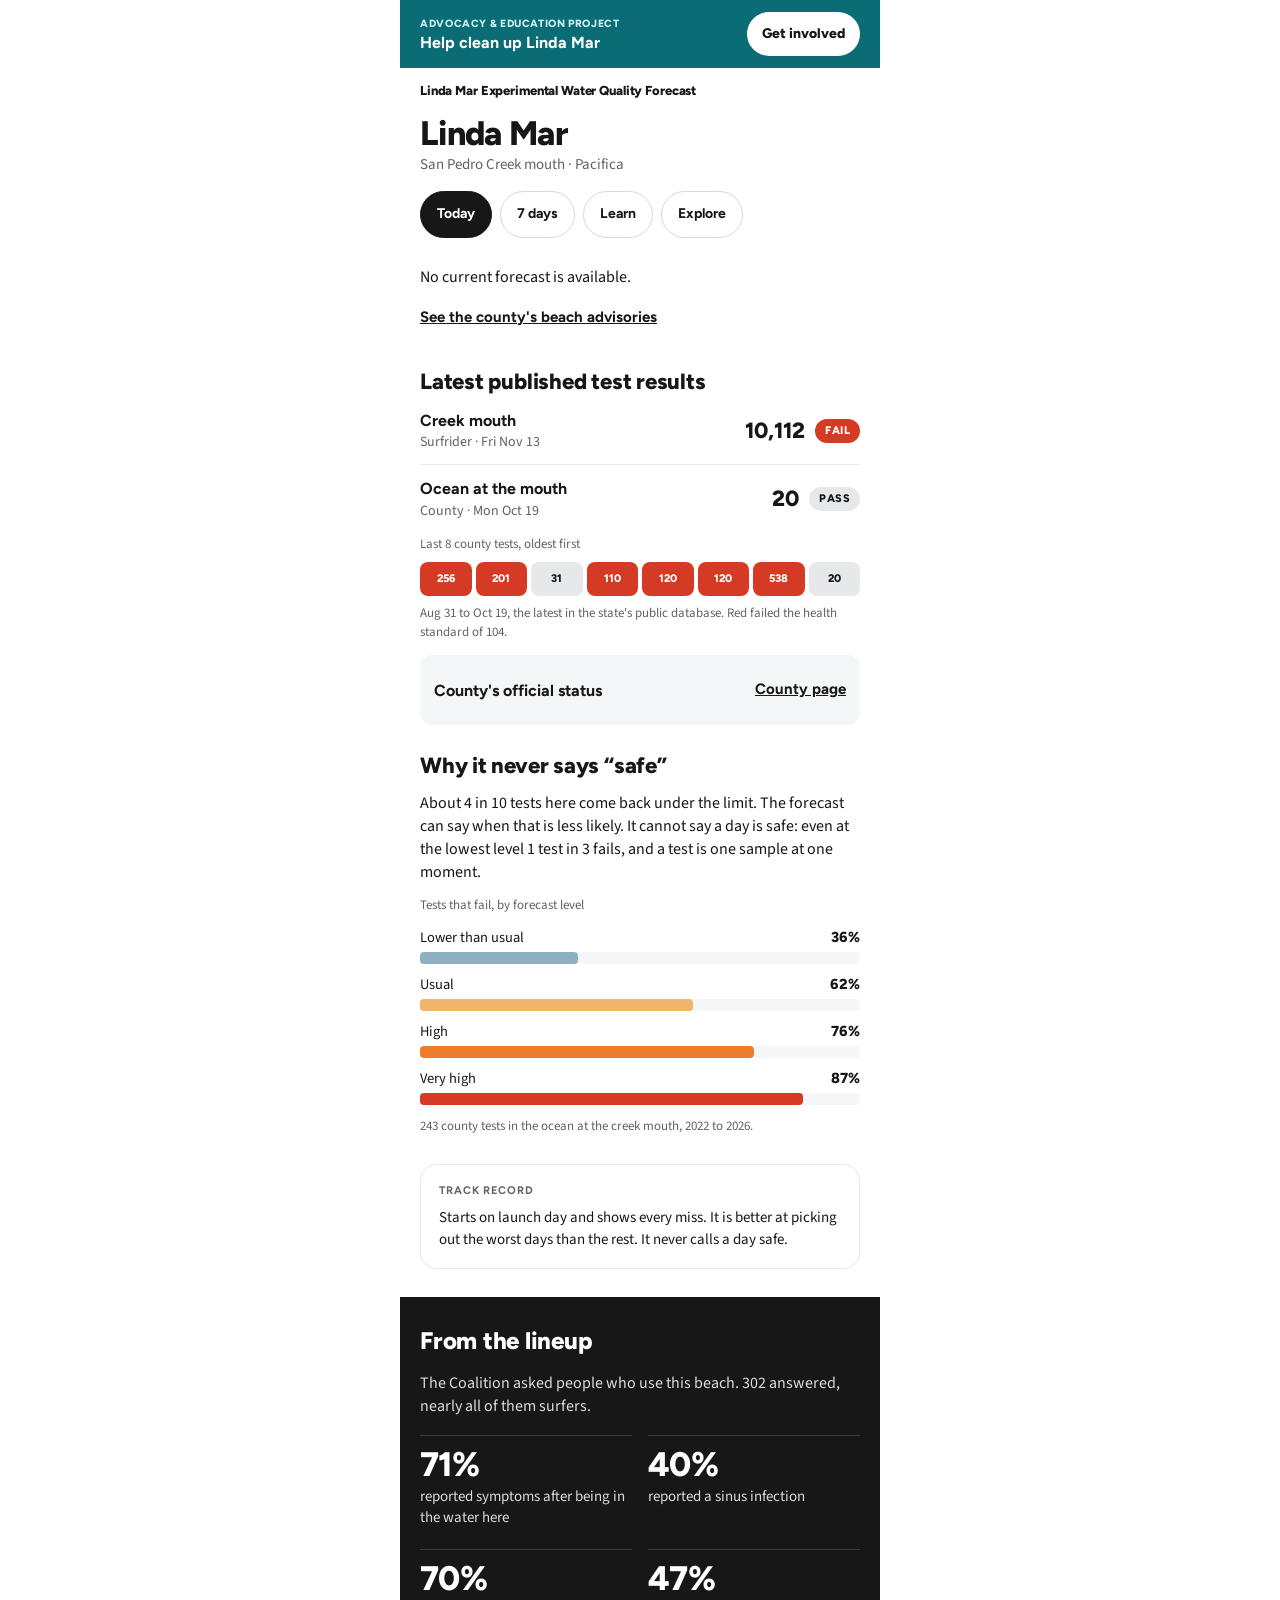
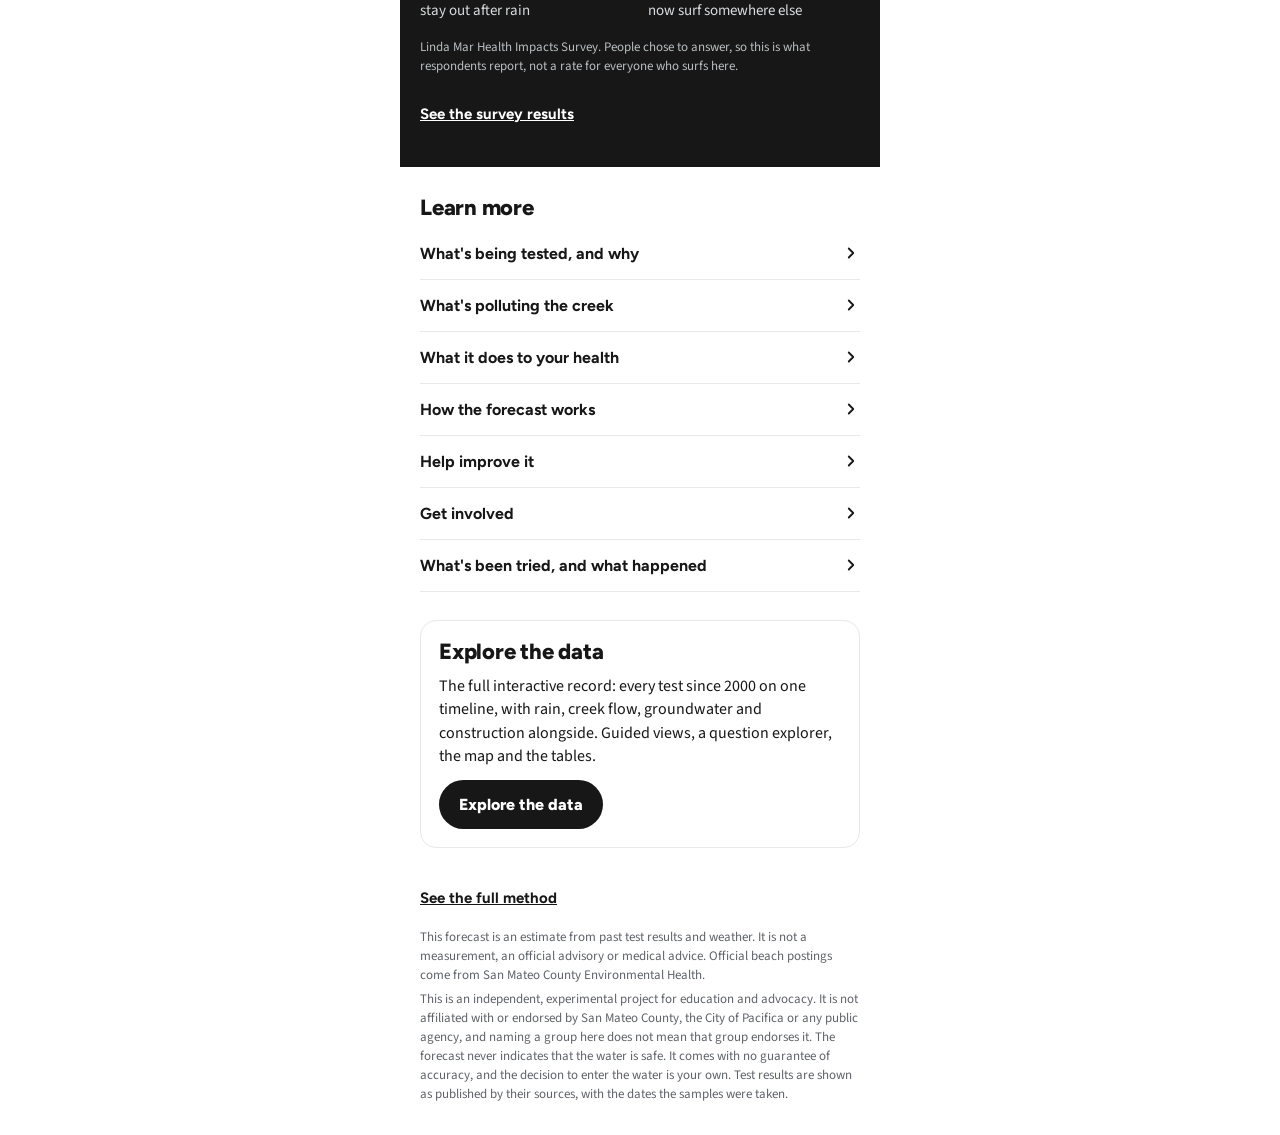
==== commit 1cb8c310: "Say what the rain figure is, and show a gauge reading beside it The Forecast page called its rain fi" ====
--- a/docs/beta/index.html
+++ b/docs/beta/index.html
@@ -61,6 +61,7 @@
         </div>
         <div class="hr"></div>
         <div class="stats" id="t-stats"></div>
+        <div class="cap" id="t-gauge" hidden style="margin-top:12px"></div>
       </section>
       <p class="note13">A best guess from past patterns. Not a measurement and not an official advisory. None of these levels means the water is safe. <a href="#disclaimer">Full disclaimer</a></p>
       <p class="issued" id="t-issued"></p>
@@ -92,8 +93,8 @@
     <div class="bcard">
       <div class="col2"><h3>What sets the level</h3><div class="t145m">The forecast is worked out from these two readings alone.</div></div>
       <div class="drv" id="d-rain">
-        <div class="drvhead"><div class="drvtitle">Rain, last 3 days</div><span class="badge" id="d-rain-badge" hidden></span></div>
-        <div class="drvval"><span class="drvnum" id="d-rain-num"></span><span class="cap">in the last 3 days</span></div>
+        <div class="drvhead"><div class="drvtitle">Rain, 2 days and today</div><span class="badge" id="d-rain-badge" hidden></span></div>
+        <div class="drvval"><span class="drvnum" id="d-rain-num"></span><span class="cap">over 2 days and today, estimated</span></div>
         <div id="d-rain-chart"></div>
         <div class="t14m">Rain washes what is on the streets and in the pipes into the creek. Risk peaks in the first day or two.</div>
       </div>
@@ -128,7 +129,7 @@
       <div class="axis" id="axis-2"></div>
     </div>
     <div class="legend">
-      <div><span style="background:#cfe0ea"></span>Measured or estimated to date</div>
+      <div><span style="background:#cfe0ea"></span>Estimated to date</div>
       <div><span style="background:#f5f6f7;border:1px solid #d5d9dc"></span>Forecast</div>
     </div>
     <p class="t15">The forecast does not look at the calendar. Dry ground already tells it when the dry season has set in. Since 2022, tests from August to November have failed most often.</p>
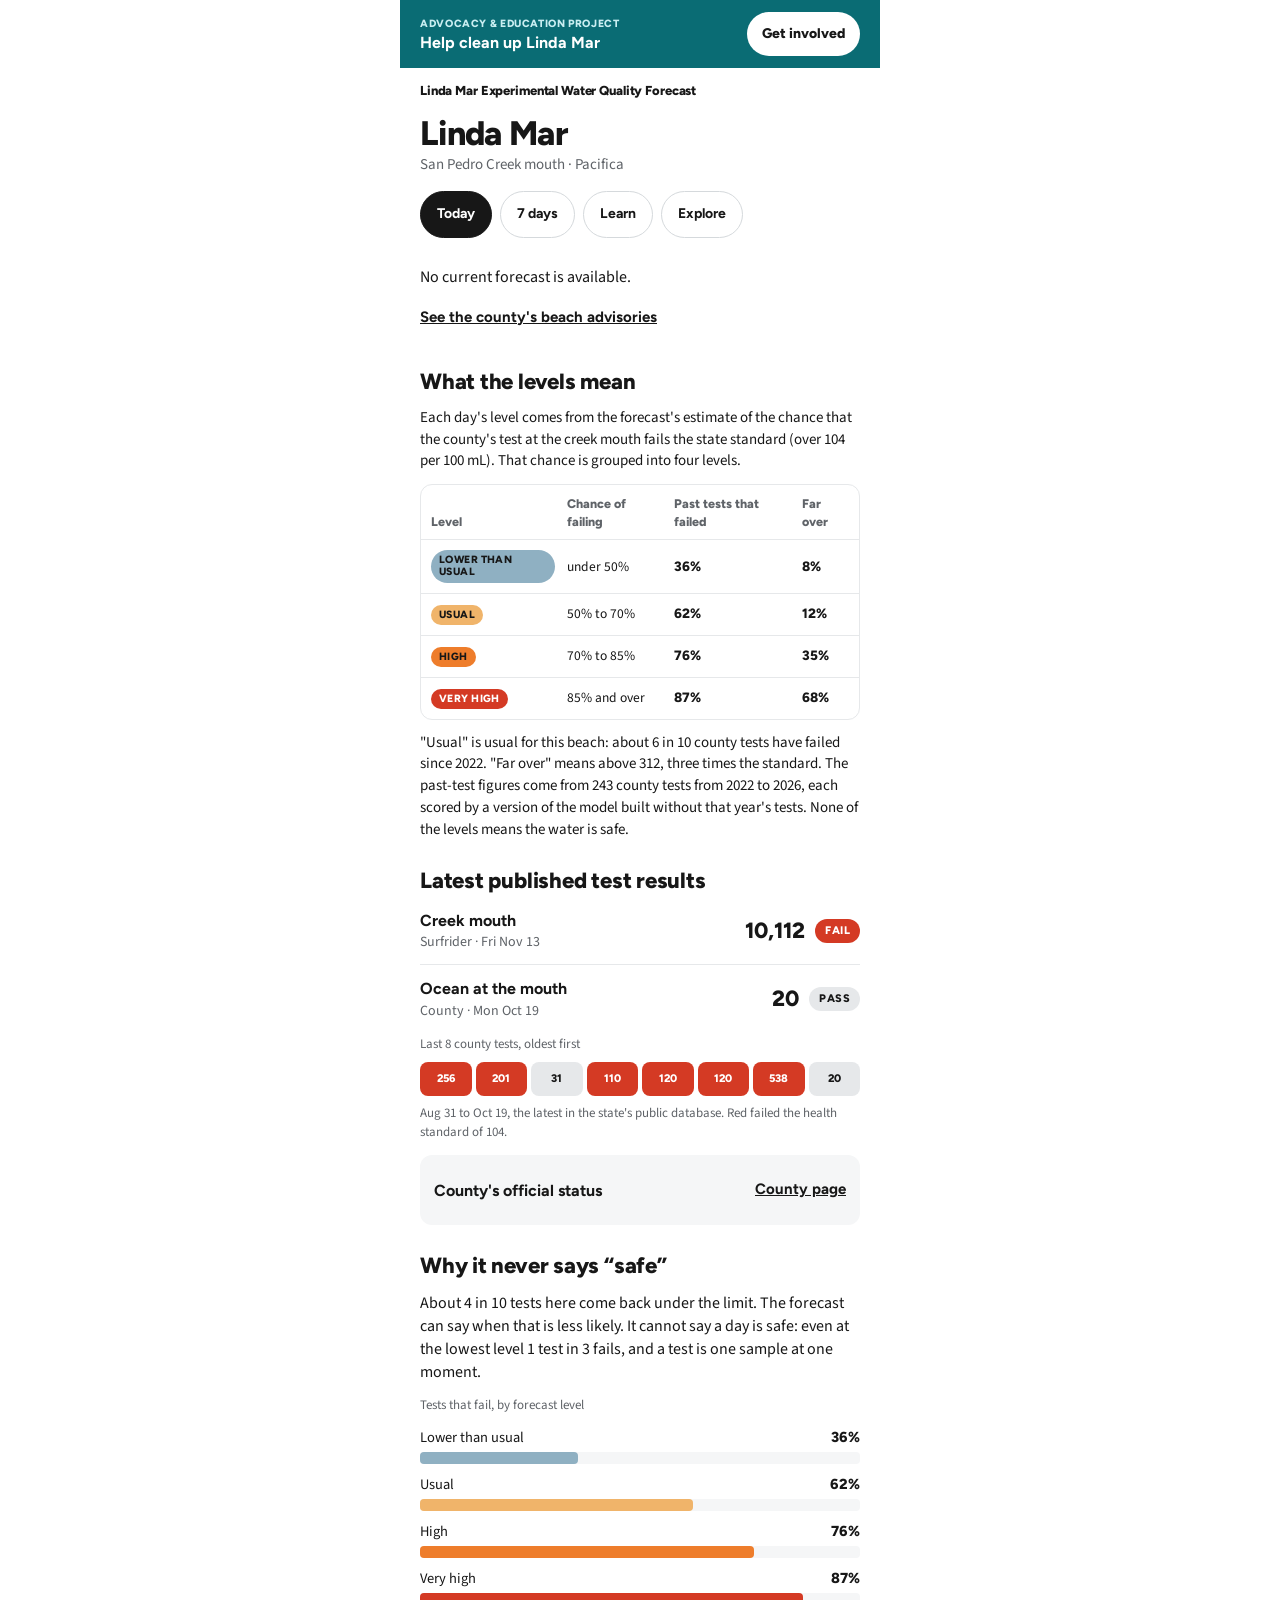
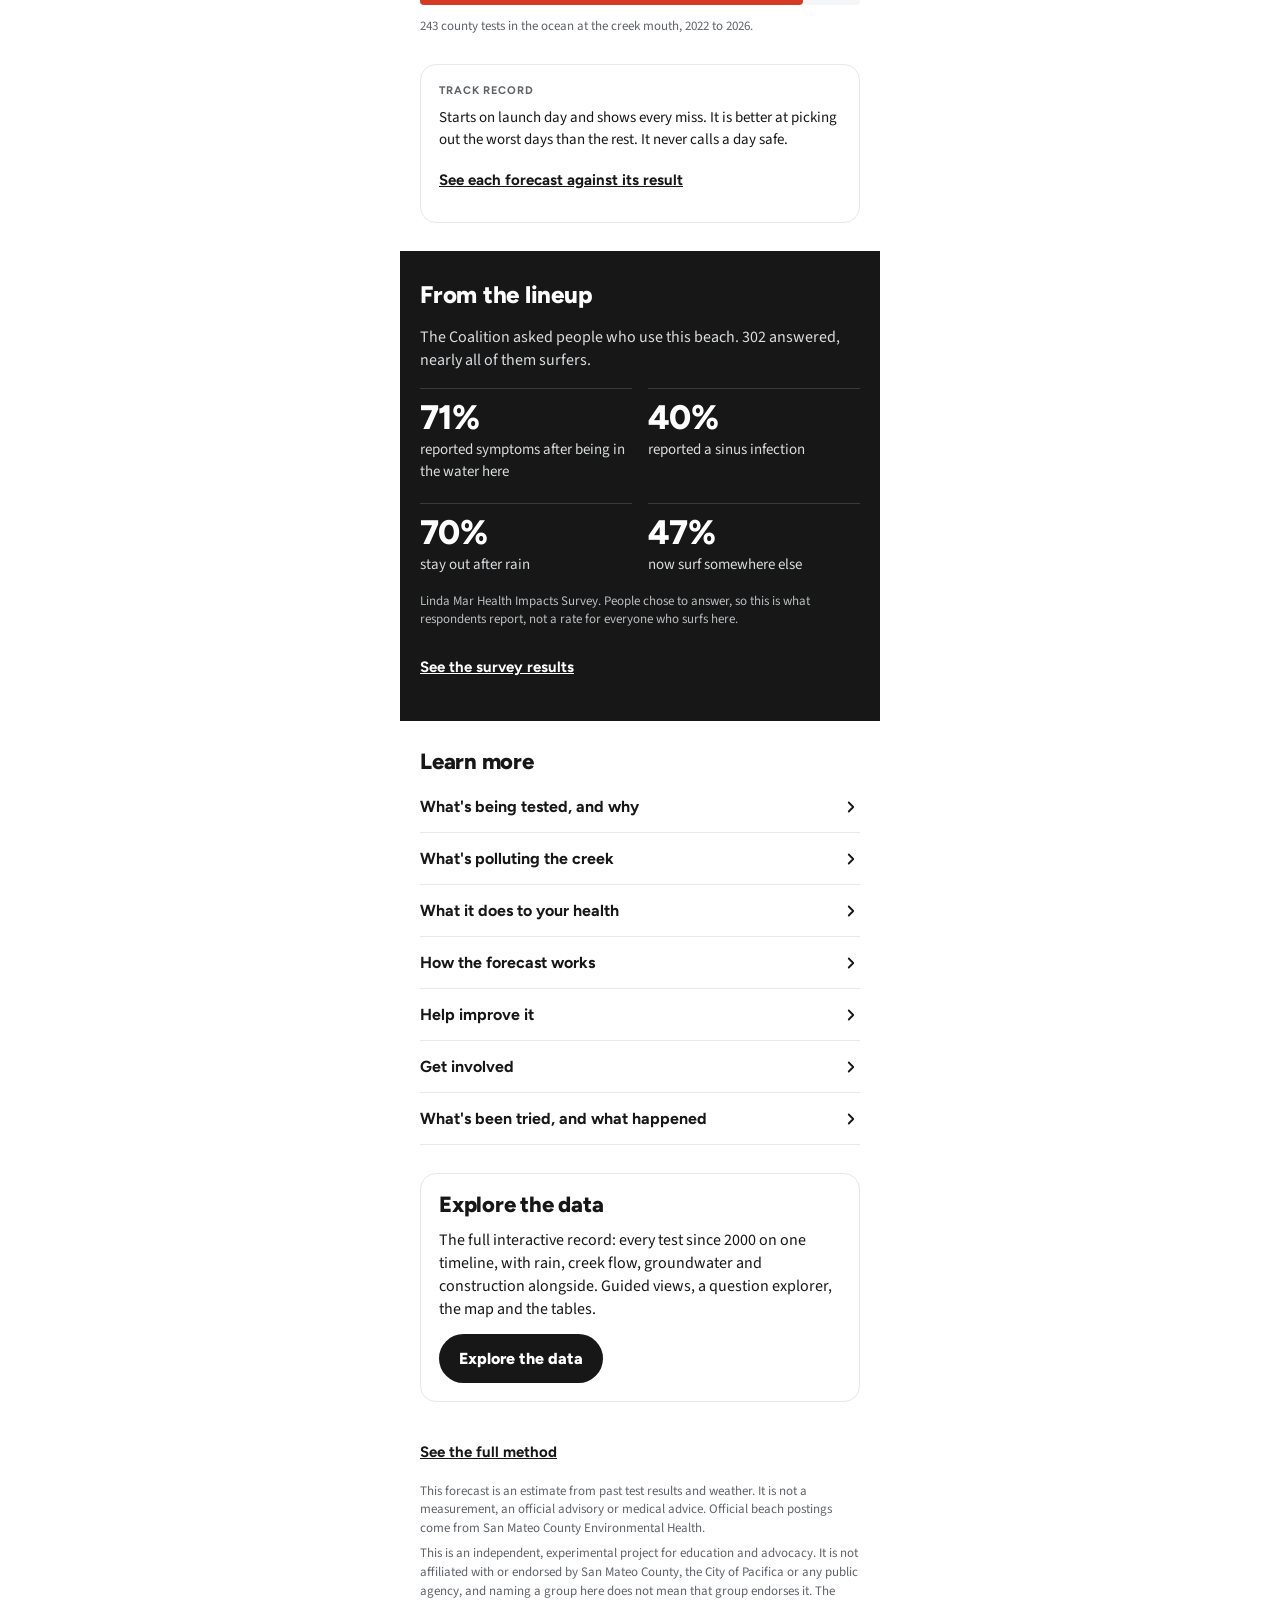
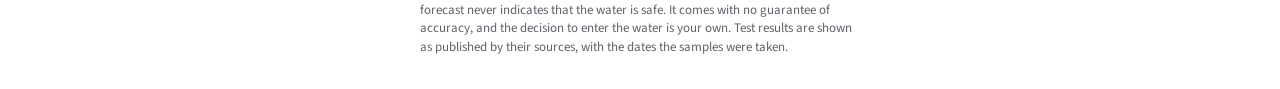
==== commit 6bf4cf7e: "Explain the four levels, and set up the forecast-against-result list Forecast page: a "What the leve" ====
--- a/docs/beta/index.html
+++ b/docs/beta/index.html
@@ -63,7 +63,7 @@
         <div class="stats" id="t-stats"></div>
         <div class="cap" id="t-gauge" hidden style="margin-top:12px"></div>
       </section>
-      <p class="note13">A best guess from past patterns. Not a measurement and not an official advisory. None of these levels means the water is safe. <a href="#disclaimer">Full disclaimer</a></p>
+      <p class="note13">A best guess from past patterns. Not a measurement and not an official advisory. None of these levels means the water is safe. <a href="#disclaimer">Full disclaimer</a> · <a href="#levels">What the levels mean</a></p>
       <p class="issued" id="t-issued"></p>
     </div>
   </div>
@@ -85,6 +85,18 @@
       <div><span style="background:#ee7d2b"></span>Forecast</div>
       <div><span style="border:2px solid #ee7d2b"></span>Outlook, less certain</div>
     </div>
+  </section>
+
+  <section id="levels" class="pad fsec" hidden>
+    <h2>What the levels mean</h2>
+    <p class="t15">Each day's level comes from the forecast's estimate of the chance that the county's test at the creek mouth fails the state standard (over 104 per 100 mL). That chance is grouped into four levels.</p>
+    <div class="lvtablewrap" role="region" aria-label="What the levels mean" tabindex="0">
+      <table class="lvtable">
+        <thead><tr><th>Level</th><th>Chance of failing</th><th>Past tests that failed</th><th>Far over</th></tr></thead>
+        <tbody id="lvl-body"></tbody>
+      </table>
+    </div>
+    <p class="t15">"Usual" is usual for this beach: about 6 in 10 county tests have failed since 2022. "Far over" means above 312, three times the standard. The past-test figures come from 243 county tests from 2022 to 2026, each scored by a version of the model built without that year's tests. None of the levels means the water is safe.</p>
   </section>
 
   <section id="behind" class="pad fsec" hidden>
@@ -164,6 +176,7 @@
     <div class="kick">Track record</div>
     <div class="trhead" id="tr-head" hidden></div>
     <p class="t15">Starts on launch day and shows every miss. It is better at picking out the worst days than the rest. It never calls a day safe.</p>
+    <a class="lnk" href="explore/#track">See each forecast against its result</a>
     <a class="lnk" id="tr-link" href="#record" hidden>Every forecast, and what the test found</a>
     <p id="tr-fail" class="t15" hidden></p>
   </section>
--- a/docs/beta/assets/site.css
+++ b/docs/beta/assets/site.css
@@ -115,6 +115,7 @@
 .statval small{font-size:13px; font-weight:700;}
 .note13{font-size:13.5px; color:var(--muted);}
 .issued{font-size:13px; color:var(--muted);}
+section + .note13{margin-top:14px;} .note13 + .issued{margin-top:8px;}
 .reportcard{margin:0 20px; background:#f5f6f7; border-radius:16px; padding:18px; display:flex; flex-direction:column; gap:10px;}
 .reportcard a{font-family:var(--fhead); font-size:14px; font-weight:700; padding:12px 0; min-height:44px; display:inline-flex; align-items:center;}
 .fsec{display:flex; flex-direction:column; gap:12px;}
@@ -172,7 +173,7 @@
 .exbox{margin:0 20px; border:1px solid var(--line); border-radius:16px; padding:18px; display:flex; flex-direction:column; gap:10px;}
 .recrow{display:flex; justify-content:space-between; align-items:center; gap:12px; border-top:1px solid var(--line); padding:10px 0;}
 @media (max-width:380px){ .oddsbig{font-size:54px;} }
-.note13 a{display:inline-flex; align-items:center; min-height:44px;}
+.note13 a{padding:12px 0;} /* inline: the padding enlarges the tap area without changing the line height */
 .beyond{font-size:14px; line-height:1.4; color:#171717; background:#fdf1ec; border-left:3px solid var(--vhigh); border-radius:4px; padding:8px 10px; margin:0;}
 .col8{display:flex; flex-direction:column; gap:8px;}
 .g8{display:grid; grid-template-columns:repeat(8,minmax(0,1fr)); gap:4px; font-family:var(--fhead); font-size:11px; font-weight:800; text-align:center;}
@@ -181,3 +182,12 @@
 .badge.down{color:var(--muted); border-color:var(--muted);}
 
 .mutedp{color:var(--muted);}
+
+/* what the levels mean */
+.lvtablewrap{overflow-x:auto; -webkit-overflow-scrolling:touch; border:1px solid var(--line); border-radius:12px;}
+.lvtable{border-collapse:collapse; width:100%; font-size:13.5px;}
+.lvtable th{text-align:left; vertical-align:bottom; font-family:var(--fhead); font-size:12.5px; font-weight:800; color:var(--muted); padding:10px 6px 8px;}
+.lvtable td{padding:10px 6px; border-top:1px solid var(--line); vertical-align:middle;}
+.lvtable th:first-child, .lvtable td:first-child{padding-left:10px;} .lvtable th:last-child, .lvtable td:last-child{padding-right:10px;}
+.lvtable .numc{font-family:var(--fhead); font-weight:800;}
+.lvtable .lvl{display:inline-block; font-size:10.5px; padding:4px 8px; white-space:normal; line-height:1.15;}
